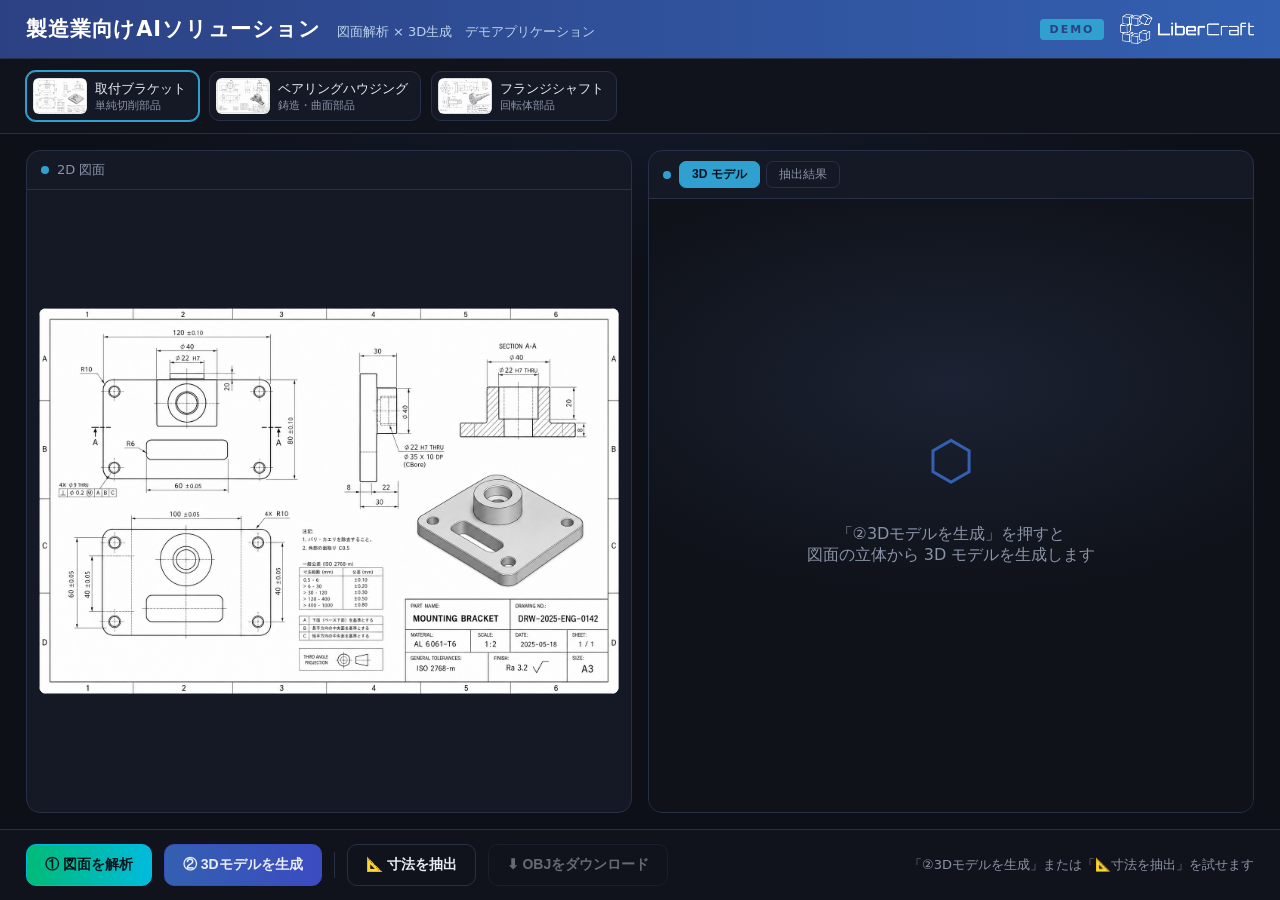
==== index.html @ cdaa9b3b "製造業向けAIソリューション 図面解析×3D生成 デモ（初版） - 機能1: 2D図面→3Dモデル生成（SAM 3D事前生成、model-viewerで再生、OBJ DL） - 機能2: 図面の寸法・" ====
<!DOCTYPE html>
<html lang="ja">
<head>
  <meta charset="UTF-8" />
  <meta name="viewport" content="width=device-width, initial-scale=1.0" />
  <title>製造業向けAIソリューション ｜ 図面解析 × 3D生成 デモ</title>
  <link rel="icon" href="assets/favicon.ico" />
  <link rel="stylesheet" href="styles.css?v=21" />
  <script type="module" src="vendor/model-viewer.min.js"></script>
</head>
<body>
  <header class="topbar">
    <div class="brand">
      <span class="title">製造業向けAIソリューション</span>
      <span class="tagline">図面解析 × 3D生成　デモアプリケーション</span>
    </div>
    <div class="brand-right">
      <span class="badge">DEMO</span>
      <img class="brand-logo" src="assets/logo_white.png" alt="LiberCraft" />
    </div>
  </header>

  <!-- サンプル選択 -->
  <nav class="samples" id="sampleNav"></nav>

  <main class="stage">
    <!-- 左：図面 -->
    <section class="panel drawing-panel">
      <div class="panel-head"><span class="dot"></span>2D 図面</div>
      <div class="drawing-wrap" id="drawingWrap">
        <img id="drawingImg" src="assets/drawing_01.png" alt="図面" />
        <div class="anno-layer" id="annoLayer"></div>
      </div>
    </section>

    <!-- 右：タブ（3Dモデル / 抽出結果） -->
    <section class="panel model-panel">
      <div class="panel-head">
        <span class="dot"></span>
        <div class="tabs">
          <button class="tab active" id="tabModel">3D モデル</button>
          <button class="tab" id="tabResult">抽出結果</button>
        </div>
      </div>
      <div class="model-wrap" id="modelWrap">
        <div class="model-placeholder" id="modelPlaceholder">
          <div class="ph-icon">⬡</div>
          <p id="phText">「②3Dモデルを生成」を押すと<br>図面の立体から 3D モデルを生成します</p>
        </div>
        <div class="loading" id="loading" hidden>
          <div class="spinner"></div>
          <p id="loadingText">3D メッシュを生成しています…</p>
        </div>
        <model-viewer id="viewer" hidden
          camera-controls auto-rotate auto-rotate-delay="0"
          rotation-per-second="24deg" shadow-intensity="1"
          exposure="1.0" environment-image="neutral"
          interaction-prompt="none">
        </model-viewer>
        <!-- 寸法抽出の結果テキスト一覧 -->
        <div class="result-list" id="resultList" hidden></div>
      </div>
    </section>
  </main>

  <!-- 操作バー -->
  <footer class="actionbar">
    <button class="btn btn-step" id="btnAnalyze">① 図面を解析</button>
    <button class="btn btn-primary" id="btnGen3d">② 3Dモデルを生成</button>
    <span class="sep"></span>
    <button class="btn btn-ghost" id="btnDims">📐 寸法を抽出</button>
    <button class="btn btn-ghost" id="btnDownload" disabled>⬇ OBJをダウンロード</button>
    <span class="hint" id="hint">「②3Dモデルを生成」または「📐寸法を抽出」を試せます</span>
  </footer>

  <script src="annotations.js?v=21"></script>
  <script src="app.js?v=21"></script>
</body>
</html>
---- styles.css ----
:root{
  /* LiberCraft ブランドカラー（ロゴ＋社内スライドマスター準拠） */
  --navy:#2C4183;      /* プライマリ・ネイビー */
  --navy-2:#3360B1;    /* セカンダリ・ブルー */
  --accent:#30A0D0;    /* ロゴのシアン（アクセント） */
  --pink:#ff3d8b;      /* 寸法ハイライト（個別枠）用の差し色 */
  --bg:#0d1017;
  --panel:#151926;
  --line:#283047;
  --text:#e8ecf4;
  --muted:#8b93a7;
}
*{box-sizing:border-box;}
[hidden]{display:none!important;}
html,body{margin:0;height:100%;}
body{
  font-family:"Hiragino Kaku Gothic ProN","Yu Gothic",system-ui,sans-serif;
  background:radial-gradient(1200px 600px at 50% -10%,#1b2240 0,var(--bg) 60%),var(--bg);
  color:var(--text);
  display:flex;flex-direction:column;height:100vh;overflow:hidden;
}
/* ---- top bar ---- */
.topbar{
  display:flex;align-items:center;justify-content:space-between;
  padding:14px 26px;background:linear-gradient(90deg,var(--navy),var(--navy-2));
  border-bottom:1px solid var(--line);
}
.brand{display:flex;align-items:baseline;gap:16px;}
.title{font-size:21px;font-weight:700;letter-spacing:.04em;color:#fff;}
.tagline{color:#bcd3ee;font-size:13px;}
.brand-right{display:flex;align-items:center;gap:16px;}
.brand-logo{height:30px;width:auto;display:block;opacity:.97;}
.badge{
  font-size:11px;font-weight:700;letter-spacing:.18em;color:var(--navy);
  background:var(--accent);padding:4px 10px;border-radius:4px;
}
/* ---- sample selector ---- */
.samples{
  display:flex;gap:10px;padding:12px 26px;background:#11131c;
  border-bottom:1px solid var(--line);overflow-x:auto;
}
.sample-chip{
  display:flex;align-items:center;gap:8px;cursor:pointer;
  background:var(--panel);border:1px solid var(--line);border-radius:10px;
  padding:6px 12px 6px 6px;transition:.15s;white-space:nowrap;
}
.sample-chip img{width:54px;height:36px;object-fit:cover;border-radius:6px;background:#fff;}
.sample-chip .nm{font-size:13px;}
.sample-chip .cls{font-size:11px;color:var(--muted);}
.sample-chip:hover{border-color:var(--navy-2);}
.sample-chip.active{border-color:var(--accent);box-shadow:0 0 0 1px var(--accent);}
/* ---- stage ---- */
.stage{flex:1;display:grid;grid-template-columns:1fr 1fr;gap:16px;padding:16px 26px;min-height:0;}
.panel{
  background:var(--panel);border:1px solid var(--line);border-radius:14px;
  display:flex;flex-direction:column;min-height:0;overflow:hidden;
}
.panel-head{
  display:flex;align-items:center;gap:8px;padding:10px 14px;
  font-size:13px;color:var(--muted);border-bottom:1px solid var(--line);
}
.panel-head .dot{width:8px;height:8px;border-radius:50%;background:var(--accent);}
/* 右パネルのタブ */
.tabs{display:flex;gap:6px;}
.tab{
  font-size:12px;color:var(--muted);background:transparent;cursor:pointer;
  border:1px solid var(--line);border-radius:7px;padding:4px 12px;transition:.15s;
}
.tab:hover{color:var(--text);}
.tab.active{color:#06121a;background:var(--accent);border-color:var(--accent);font-weight:700;}
/* drawing */
.drawing-wrap{position:relative;flex:1;display:flex;align-items:center;justify-content:center;padding:12px;min-height:0;}
.drawing-wrap img{max-width:100%;max-height:100%;object-fit:contain;border-radius:8px;background:#fff;}
/* 注釈レイヤーは画像の実表示領域にJSで一致させる（object-fit:contain のレターボックス対策） */
.anno-layer{position:absolute;left:0;top:0;width:0;height:0;pointer-events:none;}
.anno{
  position:absolute;border:2px solid var(--pink);border-radius:4px;
  background:rgba(255,61,139,.10);opacity:0;transform:scale(.9);
  transition:opacity .25s ease,transform .25s ease;
}
.anno.show{opacity:1;transform:scale(1);}
.anno .tag{
  position:absolute;top:-22px;left:-2px;white-space:nowrap;
  background:var(--pink);color:#fff;font-size:11px;font-weight:600;
  padding:2px 7px;border-radius:4px;
}
.anno .tag.below{top:auto;bottom:-22px;}
/* 寸法抽出：形状寸法のラベルは図面に小さく表示（値が見える）。長いものは省略表示。
   ホバーで全文＋手前に。表題欄・一般公差表・注記は図面に出さず右パネルのみ（app.js boxOnDrawing）。 */
.anno.dim{border-width:1.5px;border-radius:3px;background:rgba(255,61,139,.14);pointer-events:auto;cursor:help;}
.anno.dim:hover{z-index:30;background:rgba(255,61,139,.28);box-shadow:0 0 0 1px var(--pink);}
.anno.dim .tag{
  display:block;font-size:9px;line-height:1.15;padding:1px 4px;top:-15px;border-radius:3px;font-weight:600;
  white-space:nowrap;max-width:120px;overflow:hidden;text-overflow:ellipsis;
}
.anno.dim .tag.below{top:auto;bottom:-15px;}
.anno.dim:hover .tag{max-width:none;overflow:visible;font-size:10px;z-index:31;}
/* 表題欄・一般公差表などの「まとめ枠」（密集領域を1枠で可視化） */
.anno.region{border:2px dashed var(--accent);border-radius:5px;background:rgba(0,194,255,.08);}
.anno.region .tag{
  display:block;font-size:9px;line-height:1.2;padding:1px 5px;top:-16px;border-radius:3px;font-weight:700;
  background:var(--accent);color:#06121a;white-space:nowrap;
}
/* 3D化対象セグメント（機能1の検出結果・シアン） */
.segment{
  position:absolute;border:2.5px dashed var(--accent);border-radius:6px;
  background:rgba(0,194,255,.12);opacity:0;transform:scale(.96);
  box-shadow:0 0 0 9999px rgba(8,10,18,.35);
  transition:opacity .3s ease,transform .3s ease;
}
.segment.show{opacity:1;transform:scale(1);}
.segment .tag{
  position:absolute;top:-24px;left:-2px;white-space:nowrap;
  background:var(--accent);color:#06121a;font-size:12px;font-weight:700;
  padding:3px 9px;border-radius:5px;
}
.segment .scan{
  position:absolute;left:0;right:0;height:3px;top:0;
  background:linear-gradient(90deg,transparent,var(--accent),transparent);
  animation:scan 1.1s ease-in-out 2;
}
@keyframes scan{0%{top:0;opacity:.2}50%{opacity:1}100%{top:100%;opacity:.2}}
/* model */
.model-wrap{position:relative;flex:1;min-height:0;background:
  radial-gradient(600px 300px at 50% 30%,#1c2233 0,#0f1219 70%);}
model-viewer{width:100%;height:100%;--poster-color:transparent;background:transparent;}
/* 抽出結果リスト */
.result-list{position:absolute;inset:0;overflow-y:auto;padding:16px 18px;}
.result-list .rl-head{font-size:13px;color:var(--muted);margin:0 0 12px;}
.result-list .rl-head b{color:var(--accent);font-size:20px;}
.result-list .rl-group{margin-bottom:14px;}
.result-list .rl-group h4{
  font-size:11px;letter-spacing:.08em;color:var(--muted);
  margin:0 0 6px;border-bottom:1px solid var(--line);padding-bottom:4px;
}
.result-list .rl-items{display:flex;flex-wrap:wrap;gap:6px;}
.result-list .rl-chip{
  font-size:12px;color:var(--text);background:#10131d;
  border:1px solid var(--line);border-radius:6px;padding:4px 9px;
  opacity:0;transform:translateY(4px);transition:.2s;
}
.result-list .rl-chip.show{opacity:1;transform:none;}
.result-list .rl-chip.kv{background:rgba(0,194,255,.08);border-color:#1f3a4a;}
.model-placeholder,.loading{
  position:absolute;inset:0;display:flex;flex-direction:column;
  align-items:center;justify-content:center;gap:16px;text-align:center;color:var(--muted);
}
.ph-icon{font-size:54px;color:var(--navy-2);}
.spinner{
  width:54px;height:54px;border-radius:50%;
  border:4px solid #ffffff22;border-top-color:var(--accent);
  animation:spin 0.9s linear infinite;
}
@keyframes spin{to{transform:rotate(360deg);}}
#loadingText{color:var(--text);font-size:14px;}
/* action bar */
.actionbar{
  display:flex;align-items:center;gap:12px;padding:14px 26px;
  background:#11131c;border-top:1px solid var(--line);
}
.btn{
  font-size:14px;font-weight:600;color:var(--text);cursor:pointer;
  background:var(--panel);border:1px solid var(--line);border-radius:10px;padding:11px 18px;transition:.15s;
}
.btn:hover:not(:disabled){border-color:var(--navy-2);}
.btn-step{background:linear-gradient(90deg,#0b7,#0bd);border-color:#0bd;color:#06121a;}
.btn-step:hover:not(:disabled){filter:brightness(1.1);}
.btn-primary{background:linear-gradient(90deg,var(--navy-2),#3b4bc0);border-color:#3b4bc0;}
.btn-primary:hover:not(:disabled){filter:brightness(1.12);}
.btn-ghost{background:transparent;}
.btn:disabled{opacity:.4;cursor:not-allowed;}
.sep{width:1px;height:26px;background:var(--line);}
.hint{margin-left:auto;color:var(--muted);font-size:13px;}
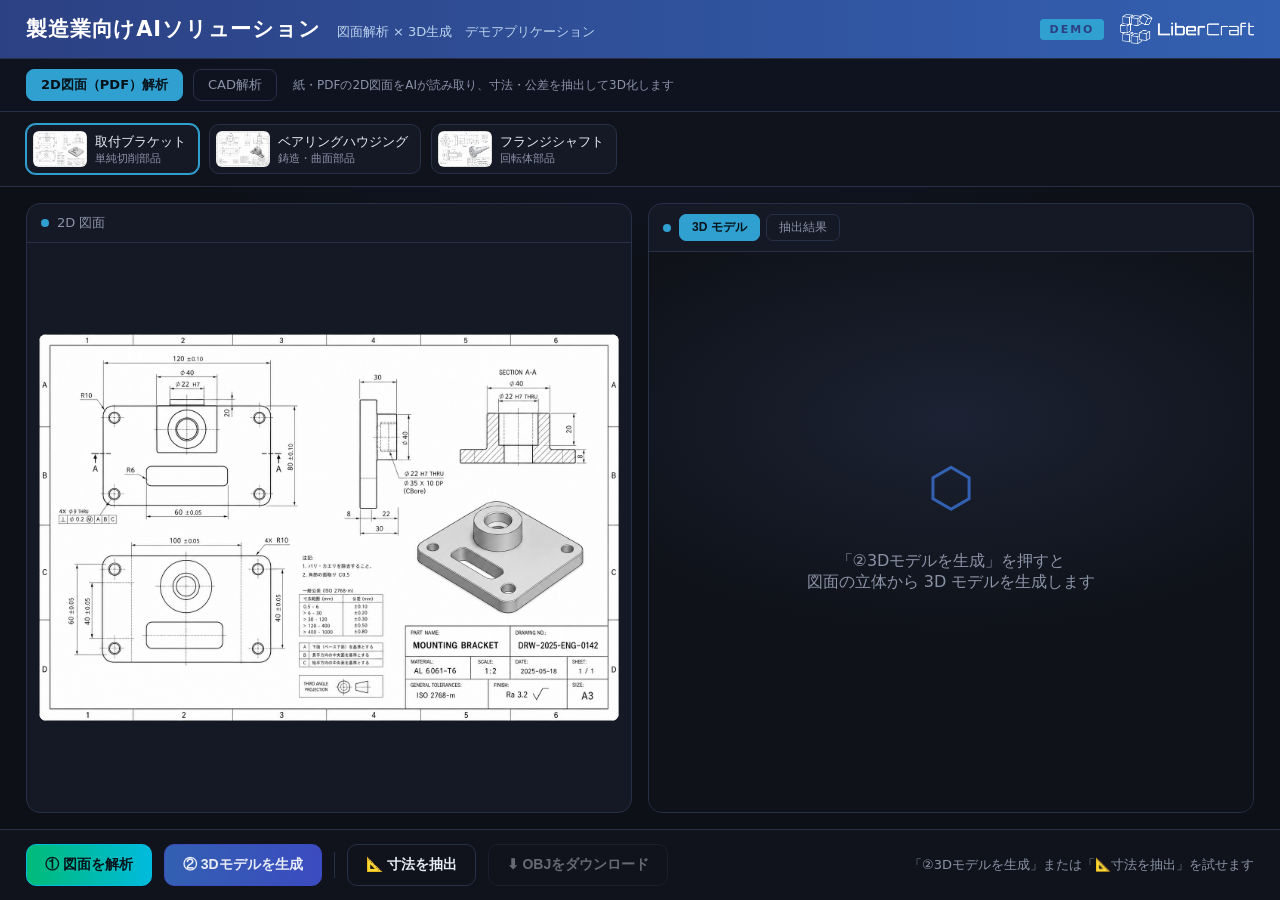
==== commit f17fc260: "CAD解析ページを追加（PDF図面解析と分離） - CAD(STEP)を読み込み、寸法・体積・形状特徴を直接抽出（OpenCASCADE/CadQuery） - 表示用の軽い3D(GLB)に変換しmo" ====
--- a/index.html
+++ b/index.html
@@ -3,9 +3,9 @@
 <head>
   <meta charset="UTF-8" />
   <meta name="viewport" content="width=device-width, initial-scale=1.0" />
-  <title>製造業向けAIソリューション ｜ 図面解析 × 3D生成 デモ</title>
+  <title>図面解析 × 3D生成　デモアプリケーション</title>
   <link rel="icon" href="assets/favicon.ico" />
-  <link rel="stylesheet" href="styles.css?v=21" />
+  <link rel="stylesheet" href="styles.css?v=22" />
   <script type="module" src="vendor/model-viewer.min.js"></script>
 </head>
 <body>
@@ -19,6 +19,13 @@
       <img class="brand-logo" src="assets/logo_white.png" alt="LiberCraft" />
     </div>
   </header>
+
+  <!-- モード切替（2D図面解析 / CAD解析） -->
+  <nav class="modenav">
+    <a class="mode active" href="index.html">2D図面（PDF）解析</a>
+    <a class="mode" href="cad.html">CAD解析</a>
+    <span class="modehint">紙・PDFの2D図面をAIが読み取り、寸法・公差を抽出して3D化します</span>
+  </nav>
 
   <!-- サンプル選択 -->
   <nav class="samples" id="sampleNav"></nav>
@@ -73,7 +80,7 @@
     <span class="hint" id="hint">「②3Dモデルを生成」または「📐寸法を抽出」を試せます</span>
   </footer>
 
-  <script src="annotations.js?v=21"></script>
-  <script src="app.js?v=21"></script>
+  <script src="annotations.js?v=22"></script>
+  <script src="app.js?v=22"></script>
 </body>
 </html>
--- a/styles.css
+++ b/styles.css
@@ -171,3 +171,32 @@
 .btn:disabled{opacity:.4;cursor:not-allowed;}
 .sep{width:1px;height:26px;background:var(--line);}
 .hint{margin-left:auto;color:var(--muted);font-size:13px;}
+
+/* ===== モード切替ナビ（2D図面 / CAD） ===== */
+.modenav{display:flex;align-items:center;gap:10px;padding:10px 26px;background:#0f1320;border-bottom:1px solid var(--line);flex-wrap:wrap;}
+.mode{font-size:13px;color:var(--muted);text-decoration:none;border:1px solid var(--line);border-radius:8px;padding:6px 14px;transition:.15s;}
+.mode:hover{color:var(--text);border-color:var(--navy-2);}
+.mode.active{color:#06121a;background:var(--accent);border-color:var(--accent);font-weight:700;}
+.modehint{margin-left:6px;color:var(--muted);font-size:12px;}
+/* CADサンプルチップのアイコン */
+.cad-ic{width:54px;height:36px;display:flex;align-items:center;justify-content:center;border-radius:6px;background:#10131d;color:var(--accent);font-size:20px;border:1px solid var(--line);}
+/* ===== CAD: 抽出データ＆判定パネル ===== */
+.data-wrap{flex:1;overflow-y:auto;padding:16px 18px;min-height:0;}
+.data-empty{color:var(--muted);font-size:13px;line-height:1.7;}
+.d-sec{margin-bottom:18px;}
+.d-sec h4{font-size:13px;margin:0 0 8px;color:var(--text);border-bottom:1px solid var(--line);padding-bottom:6px;}
+.d-sec h4 .src{color:var(--muted);font-size:11px;font-weight:400;}
+.mtable{width:100%;border-collapse:collapse;font-size:12.5px;}
+.mtable th{text-align:left;color:var(--muted);font-weight:600;padding:5px 8px;width:44%;vertical-align:top;}
+.mtable td{padding:5px 8px;color:var(--text);}
+.mtable tr:nth-child(odd){background:#10131d;}
+.jgrid{display:grid;grid-template-columns:1fr 1fr 1fr;gap:8px;}
+.jcard{background:#10131d;border:1px solid var(--line);border-radius:8px;padding:9px 11px;}
+.jcard.wide{grid-column:1 / -1;}
+.jk{font-size:11px;color:var(--muted);margin-bottom:3px;}
+.jv{font-size:13px;color:var(--text);line-height:1.5;}
+.jv.big{font-size:22px;font-weight:700;color:var(--accent);}
+.jv.sm{font-size:12px;}
+.jv.flags{display:flex;flex-wrap:wrap;gap:6px;}
+.flag{background:rgba(255,61,139,.14);border:1px solid var(--pink);color:#ffd0e2;border-radius:5px;padding:2px 8px;font-size:11px;}
+.disc{color:var(--muted);font-size:11px;margin-top:10px;}
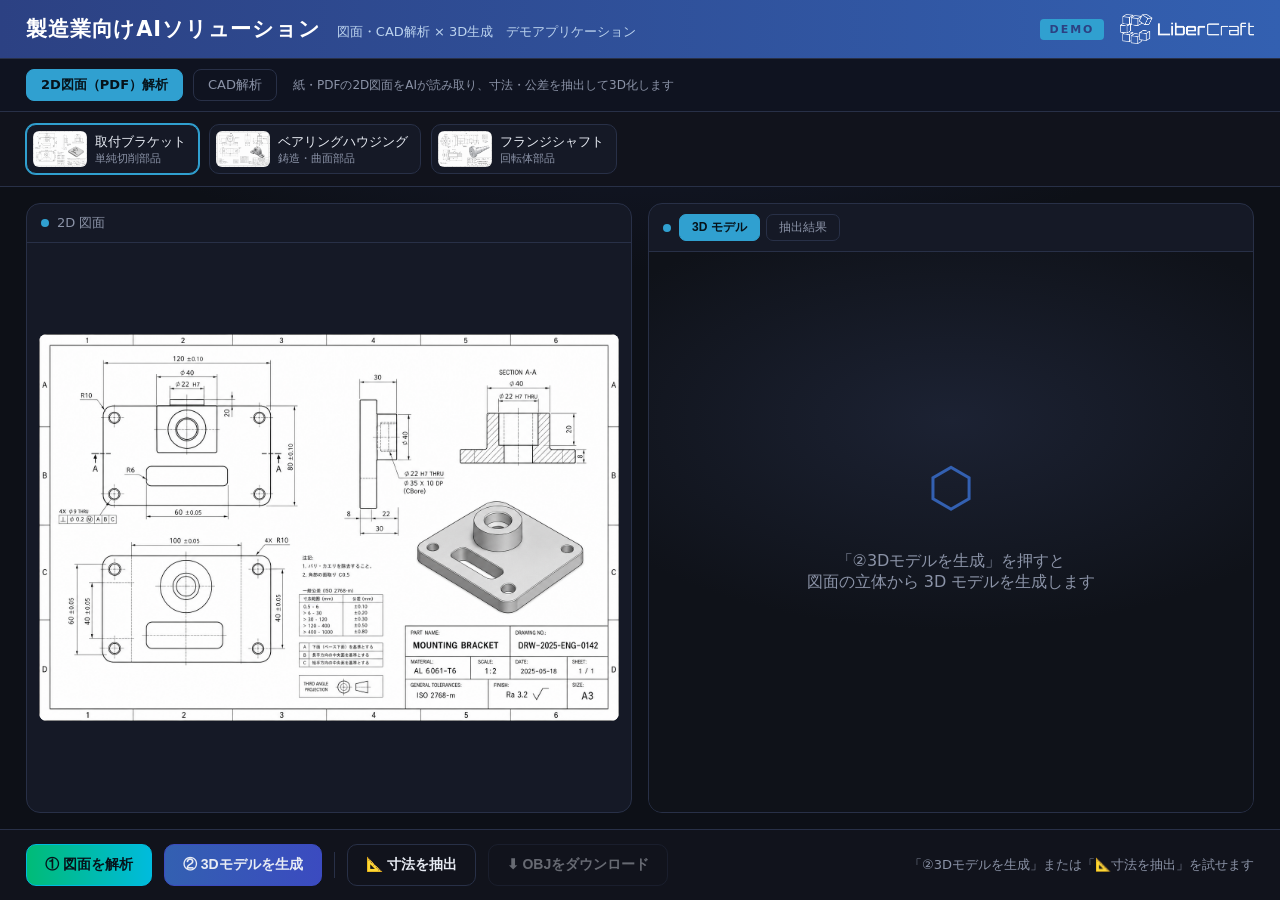
==== commit 51775aa3: "CAD解析を強化：NIST公開モデル採用・入力CADプレビュー・タイトル更新 - 公開実モデル(NIST MBE PMI: CTC-01/FTC-06/FTC-09, パブリックドメイン)を採用 - " ====
--- a/index.html
+++ b/index.html
@@ -3,16 +3,16 @@
 <head>
   <meta charset="UTF-8" />
   <meta name="viewport" content="width=device-width, initial-scale=1.0" />
-  <title>図面解析 × 3D生成　デモアプリケーション</title>
+  <title>2D図面解析 ｜ 図面・CAD解析 × 3D生成 デモ</title>
   <link rel="icon" href="assets/favicon.ico" />
-  <link rel="stylesheet" href="styles.css?v=22" />
+  <link rel="stylesheet" href="styles.css?v=24" />
   <script type="module" src="vendor/model-viewer.min.js"></script>
 </head>
 <body>
   <header class="topbar">
     <div class="brand">
       <span class="title">製造業向けAIソリューション</span>
-      <span class="tagline">図面解析 × 3D生成　デモアプリケーション</span>
+      <span class="tagline">図面・CAD解析 × 3D生成　デモアプリケーション</span>
     </div>
     <div class="brand-right">
       <span class="badge">DEMO</span>
@@ -80,7 +80,7 @@
     <span class="hint" id="hint">「②3Dモデルを生成」または「📐寸法を抽出」を試せます</span>
   </footer>
 
-  <script src="annotations.js?v=22"></script>
-  <script src="app.js?v=22"></script>
+  <script src="annotations.js?v=24"></script>
+  <script src="app.js?v=24"></script>
 </body>
 </html>
--- a/styles.css
+++ b/styles.css
@@ -200,3 +200,14 @@
 .jv.flags{display:flex;flex-wrap:wrap;gap:6px;}
 .flag{background:rgba(255,61,139,.14);border:1px solid var(--pink);color:#ffd0e2;border-radius:5px;padding:2px 8px;font-size:11px;}
 .disc{color:var(--muted);font-size:11px;margin-top:10px;}
+
+/* ===== CAD: 入力CADプレビュー（解析前） ===== */
+.cad-input{position:absolute;inset:0;display:flex;flex-direction:column;align-items:center;justify-content:center;gap:14px;padding:18px;}
+.cad-thumb{max-width:78%;max-height:64%;object-fit:contain;border-radius:10px;border:1px solid var(--line);background:#0f1320;}
+.cad-filecard{width:min(86%,440px);background:#10131d;border:1px solid var(--line);border-radius:10px;padding:12px 14px;}
+.fc-row{display:flex;align-items:center;gap:8px;margin-bottom:8px;}
+.fc-ic{font-size:18px;}
+.fc-name{font-size:14px;font-weight:700;color:var(--text);word-break:break-all;}
+.fc-meta{display:flex;flex-wrap:wrap;gap:6px 16px;font-size:12px;color:var(--muted);}
+.fc-meta b{color:var(--accent);font-weight:700;}
+.fc-note{margin-top:8px;font-size:11px;color:var(--muted);line-height:1.5;border-top:1px solid var(--line);padding-top:8px;}
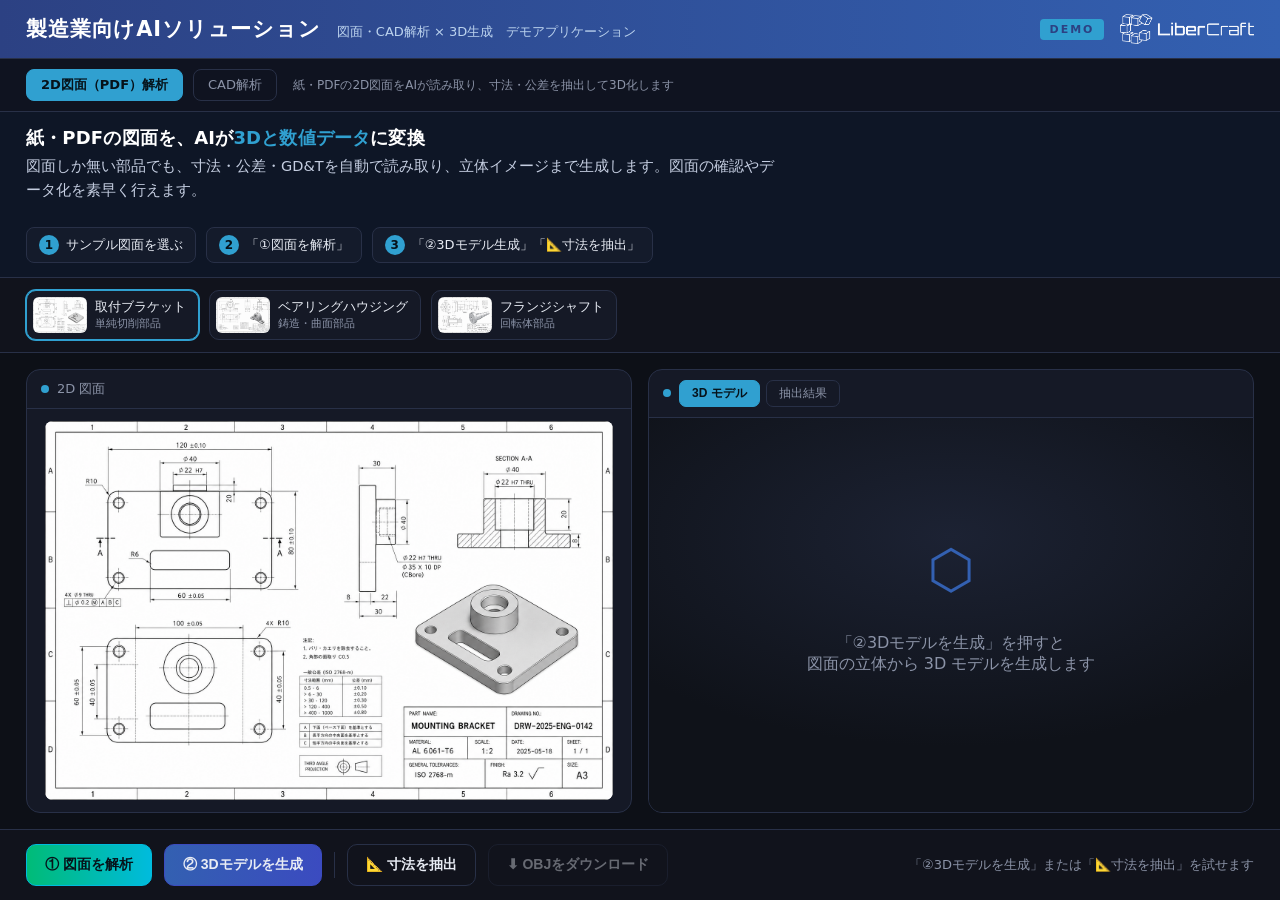
==== commit 57aa60ae: "両ページのタブ下にビジネス向けの説明（何ができる・使い方）を追加" ====
--- a/index.html
+++ b/index.html
@@ -3,9 +3,9 @@
 <head>
   <meta charset="UTF-8" />
   <meta name="viewport" content="width=device-width, initial-scale=1.0" />
-  <title>2D図面解析 ｜ 図面・CAD解析 × 3D生成 デモ</title>
+  <title>製造業向けAIソリューション デモアプリ</title>
   <link rel="icon" href="assets/favicon.ico" />
-  <link rel="stylesheet" href="styles.css?v=24" />
+  <link rel="stylesheet" href="styles.css?v=26" />
   <script type="module" src="vendor/model-viewer.min.js"></script>
 </head>
 <body>
@@ -26,6 +26,19 @@
     <a class="mode" href="cad.html">CAD解析</a>
     <span class="modehint">紙・PDFの2D図面をAIが読み取り、寸法・公差を抽出して3D化します</span>
   </nav>
+
+  <!-- イントロ説明 -->
+  <section class="intro">
+    <div class="intro-main">
+      <h2>紙・PDFの図面を、AIが<span class="hi">3Dと数値データ</span>に変換</h2>
+      <p>図面しか無い部品でも、寸法・公差・GD&amp;Tを自動で読み取り、立体イメージまで生成します。図面の確認やデータ化を素早く行えます。</p>
+    </div>
+    <ol class="intro-steps">
+      <li><b>1</b> サンプル図面を選ぶ</li>
+      <li><b>2</b>「①図面を解析」</li>
+      <li><b>3</b>「②3Dモデル生成」「📐寸法を抽出」</li>
+    </ol>
+  </section>
 
   <!-- サンプル選択 -->
   <nav class="samples" id="sampleNav"></nav>
@@ -80,7 +93,7 @@
     <span class="hint" id="hint">「②3Dモデルを生成」または「📐寸法を抽出」を試せます</span>
   </footer>
 
-  <script src="annotations.js?v=24"></script>
-  <script src="app.js?v=24"></script>
+  <script src="annotations.js?v=26"></script>
+  <script src="app.js?v=26"></script>
 </body>
 </html>
--- a/styles.css
+++ b/styles.css
@@ -211,3 +211,16 @@
 .fc-meta{display:flex;flex-wrap:wrap;gap:6px 16px;font-size:12px;color:var(--muted);}
 .fc-meta b{color:var(--accent);font-weight:700;}
 .fc-note{margin-top:8px;font-size:11px;color:var(--muted);line-height:1.5;border-top:1px solid var(--line);padding-top:8px;}
+
+/* ===== イントロ説明（ビジネスユーザー向け・タブ直下） ===== */
+.intro{display:flex;align-items:center;justify-content:space-between;gap:24px;flex-wrap:wrap;
+  padding:14px 26px;background:#0e1626;border-bottom:1px solid var(--line);}
+.intro-main{max-width:760px;}
+.intro-main h2{margin:0 0 5px;font-size:18px;font-weight:700;color:#fff;letter-spacing:.01em;}
+.intro-main h2 .hi{color:var(--accent);}
+.intro-main p{margin:0;font-size:14.5px;line-height:1.65;color:#c4cde0;}
+.intro-steps{display:flex;gap:10px;list-style:none;margin:0;padding:0;flex-wrap:wrap;}
+.intro-steps li{display:flex;align-items:center;gap:7px;font-size:13px;color:var(--text);
+  background:#141b2b;border:1px solid var(--line);border-radius:8px;padding:7px 12px;white-space:nowrap;}
+.intro-steps li b{display:inline-flex;align-items:center;justify-content:center;width:20px;height:20px;
+  border-radius:50%;background:var(--accent);color:#06121a;font-size:12px;}
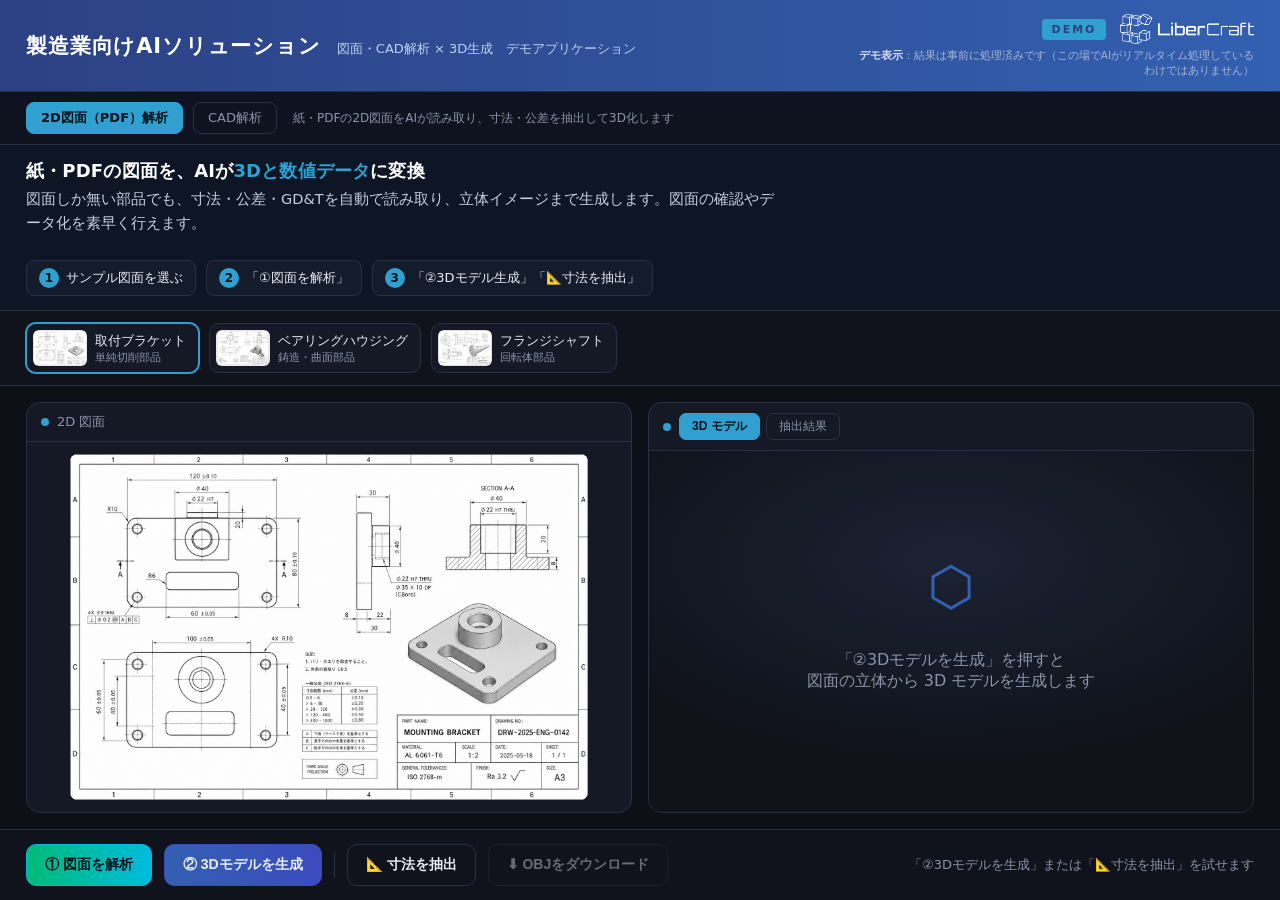
==== commit a251ca20: "ヘッダーにデモ注意書き（事前処理済み・リアルタイム処理ではない旨）を追加" ====
--- a/index.html
+++ b/index.html
@@ -5,7 +5,7 @@
   <meta name="viewport" content="width=device-width, initial-scale=1.0" />
   <title>製造業向けAIソリューション デモアプリ</title>
   <link rel="icon" href="assets/favicon.ico" />
-  <link rel="stylesheet" href="styles.css?v=26" />
+  <link rel="stylesheet" href="styles.css?v=27" />
   <script type="module" src="vendor/model-viewer.min.js"></script>
 </head>
 <body>
@@ -15,8 +15,11 @@
       <span class="tagline">図面・CAD解析 × 3D生成　デモアプリケーション</span>
     </div>
     <div class="brand-right">
-      <span class="badge">DEMO</span>
-      <img class="brand-logo" src="assets/logo_white.png" alt="LiberCraft" />
+      <div class="br-row">
+        <span class="badge">DEMO</span>
+        <img class="brand-logo" src="assets/logo_white.png" alt="LiberCraft" />
+      </div>
+      <span class="demo-note"><b>デモ表示</b>：結果は事前に処理済みです（この場でAIがリアルタイム処理しているわけではありません）</span>
     </div>
   </header>
 
@@ -93,7 +96,7 @@
     <span class="hint" id="hint">「②3Dモデルを生成」または「📐寸法を抽出」を試せます</span>
   </footer>
 
-  <script src="annotations.js?v=26"></script>
-  <script src="app.js?v=26"></script>
+  <script src="annotations.js?v=27"></script>
+  <script src="app.js?v=27"></script>
 </body>
 </html>
--- a/styles.css
+++ b/styles.css
@@ -28,8 +28,11 @@
 .brand{display:flex;align-items:baseline;gap:16px;}
 .title{font-size:21px;font-weight:700;letter-spacing:.04em;color:#fff;}
 .tagline{color:#bcd3ee;font-size:13px;}
-.brand-right{display:flex;align-items:center;gap:16px;}
+.brand-right{display:flex;flex-direction:column;align-items:flex-end;gap:4px;}
+.br-row{display:flex;align-items:center;gap:14px;}
 .brand-logo{height:30px;width:auto;display:block;opacity:.97;}
+.demo-note{font-size:10.5px;color:#a8b6d2;text-align:right;max-width:400px;line-height:1.4;}
+.demo-note b{color:#d6e0f2;font-weight:700;}
 .badge{
   font-size:11px;font-weight:700;letter-spacing:.18em;color:var(--navy);
   background:var(--accent);padding:4px 10px;border-radius:4px;
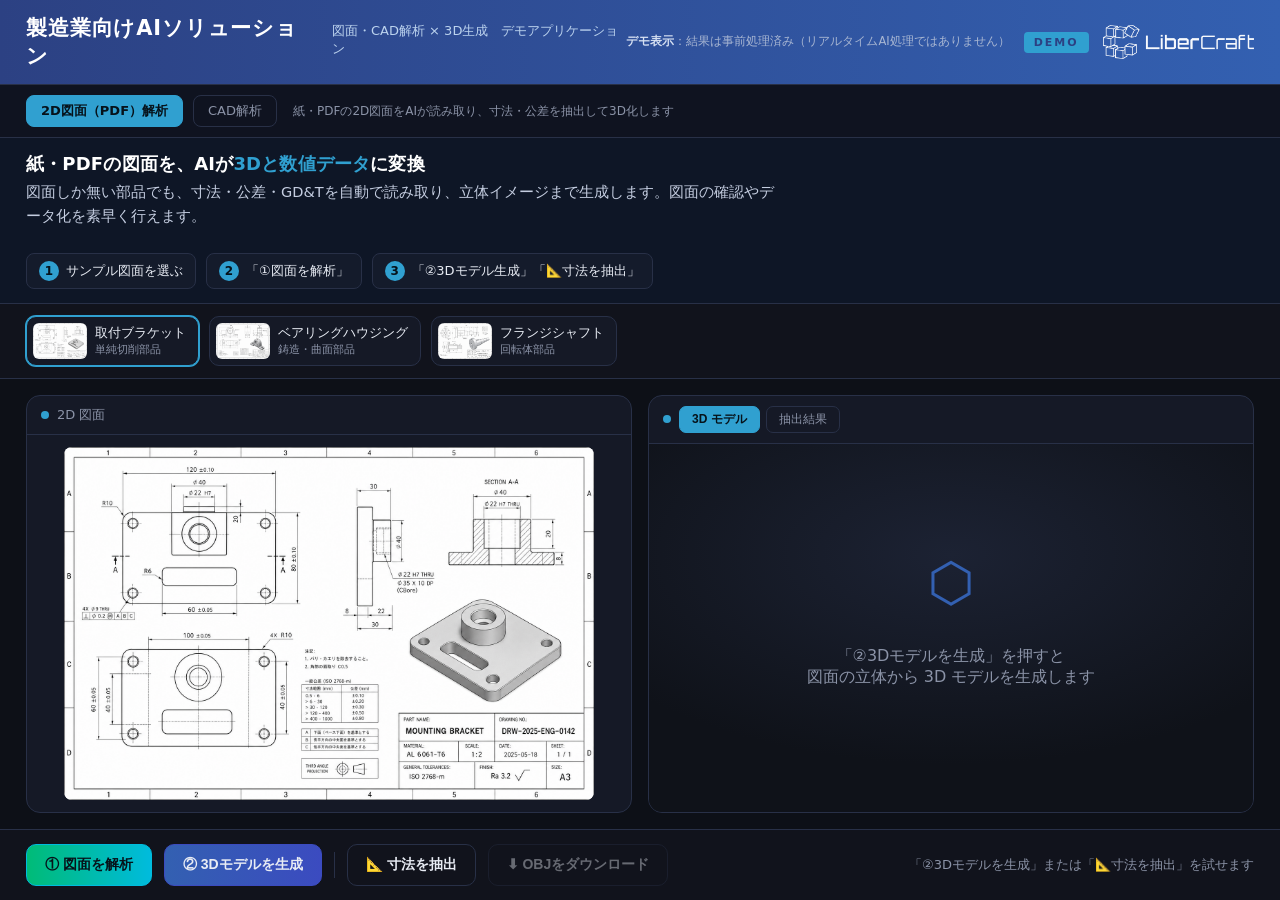
==== commit 84ba17f0: "デモUI調整：タブ名を「図面解析デモアプリケーション」に、右上ヘッダーを1行化（ロゴ＋DEMO＋注記） Co-Authored-By: Claude Opus 4.7 (1M context) <no" ====
--- a/index.html
+++ b/index.html
@@ -3,9 +3,9 @@
 <head>
   <meta charset="UTF-8" />
   <meta name="viewport" content="width=device-width, initial-scale=1.0" />
-  <title>製造業向けAIソリューション デモアプリ</title>
+  <title>図面解析デモアプリケーション</title>
   <link rel="icon" href="assets/favicon.ico" />
-  <link rel="stylesheet" href="styles.css?v=27" />
+  <link rel="stylesheet" href="styles.css?v=28" />
   <script type="module" src="vendor/model-viewer.min.js"></script>
 </head>
 <body>
@@ -15,11 +15,9 @@
       <span class="tagline">図面・CAD解析 × 3D生成　デモアプリケーション</span>
     </div>
     <div class="brand-right">
-      <div class="br-row">
-        <span class="badge">DEMO</span>
-        <img class="brand-logo" src="assets/logo_white.png" alt="LiberCraft" />
-      </div>
-      <span class="demo-note"><b>デモ表示</b>：結果は事前に処理済みです（この場でAIがリアルタイム処理しているわけではありません）</span>
+      <span class="demo-note"><b>デモ表示</b>：結果は事前処理済み（リアルタイムAI処理ではありません）</span>
+      <span class="badge">DEMO</span>
+      <img class="brand-logo" src="assets/logo_white.png" alt="LiberCraft" />
     </div>
   </header>
 
--- a/styles.css
+++ b/styles.css
@@ -28,10 +28,9 @@
 .brand{display:flex;align-items:baseline;gap:16px;}
 .title{font-size:21px;font-weight:700;letter-spacing:.04em;color:#fff;}
 .tagline{color:#bcd3ee;font-size:13px;}
-.brand-right{display:flex;flex-direction:column;align-items:flex-end;gap:4px;}
-.br-row{display:flex;align-items:center;gap:14px;}
-.brand-logo{height:30px;width:auto;display:block;opacity:.97;}
-.demo-note{font-size:10.5px;color:#a8b6d2;text-align:right;max-width:400px;line-height:1.4;}
+.brand-right{display:flex;flex-direction:row;align-items:center;gap:14px;}
+.brand-logo{height:34px;width:auto;display:block;opacity:.97;}
+.demo-note{font-size:11.5px;color:#a8b6d2;white-space:nowrap;line-height:1.2;}
 .demo-note b{color:#d6e0f2;font-weight:700;}
 .badge{
   font-size:11px;font-weight:700;letter-spacing:.18em;color:var(--navy);
